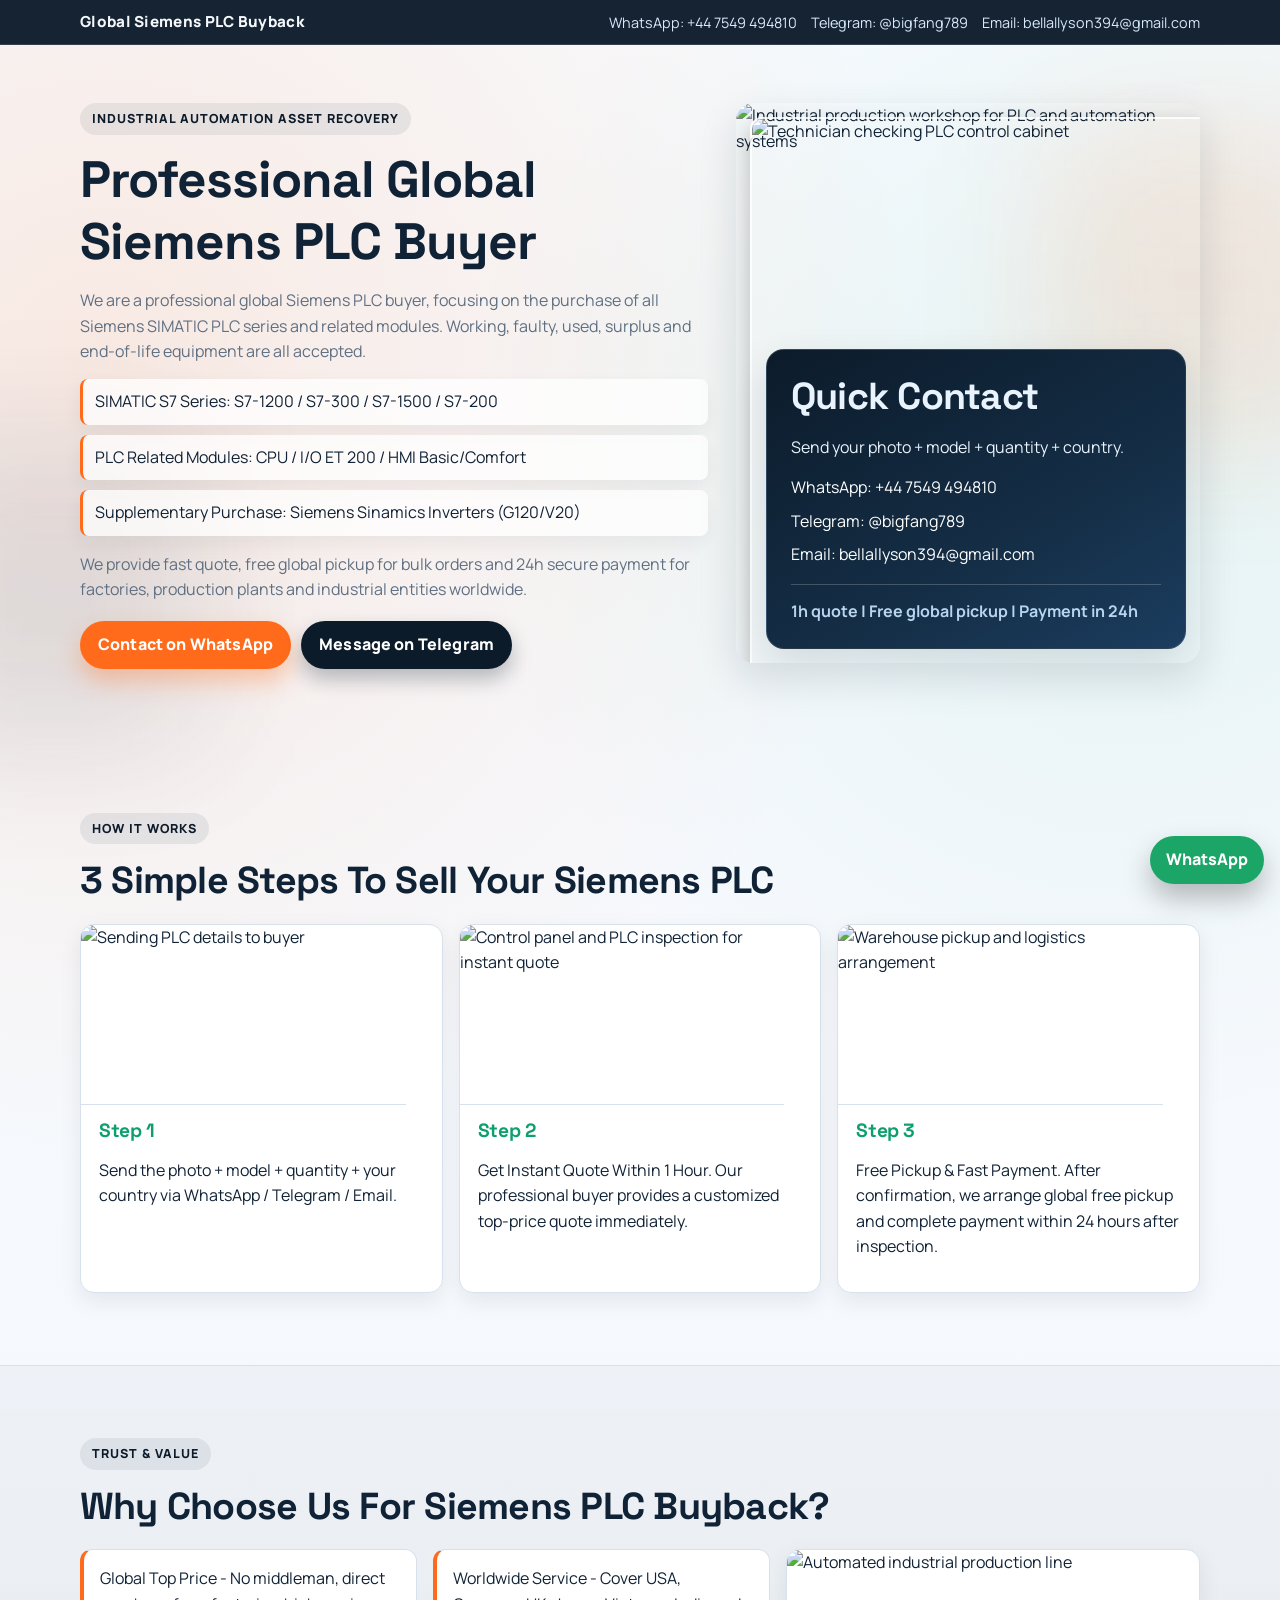
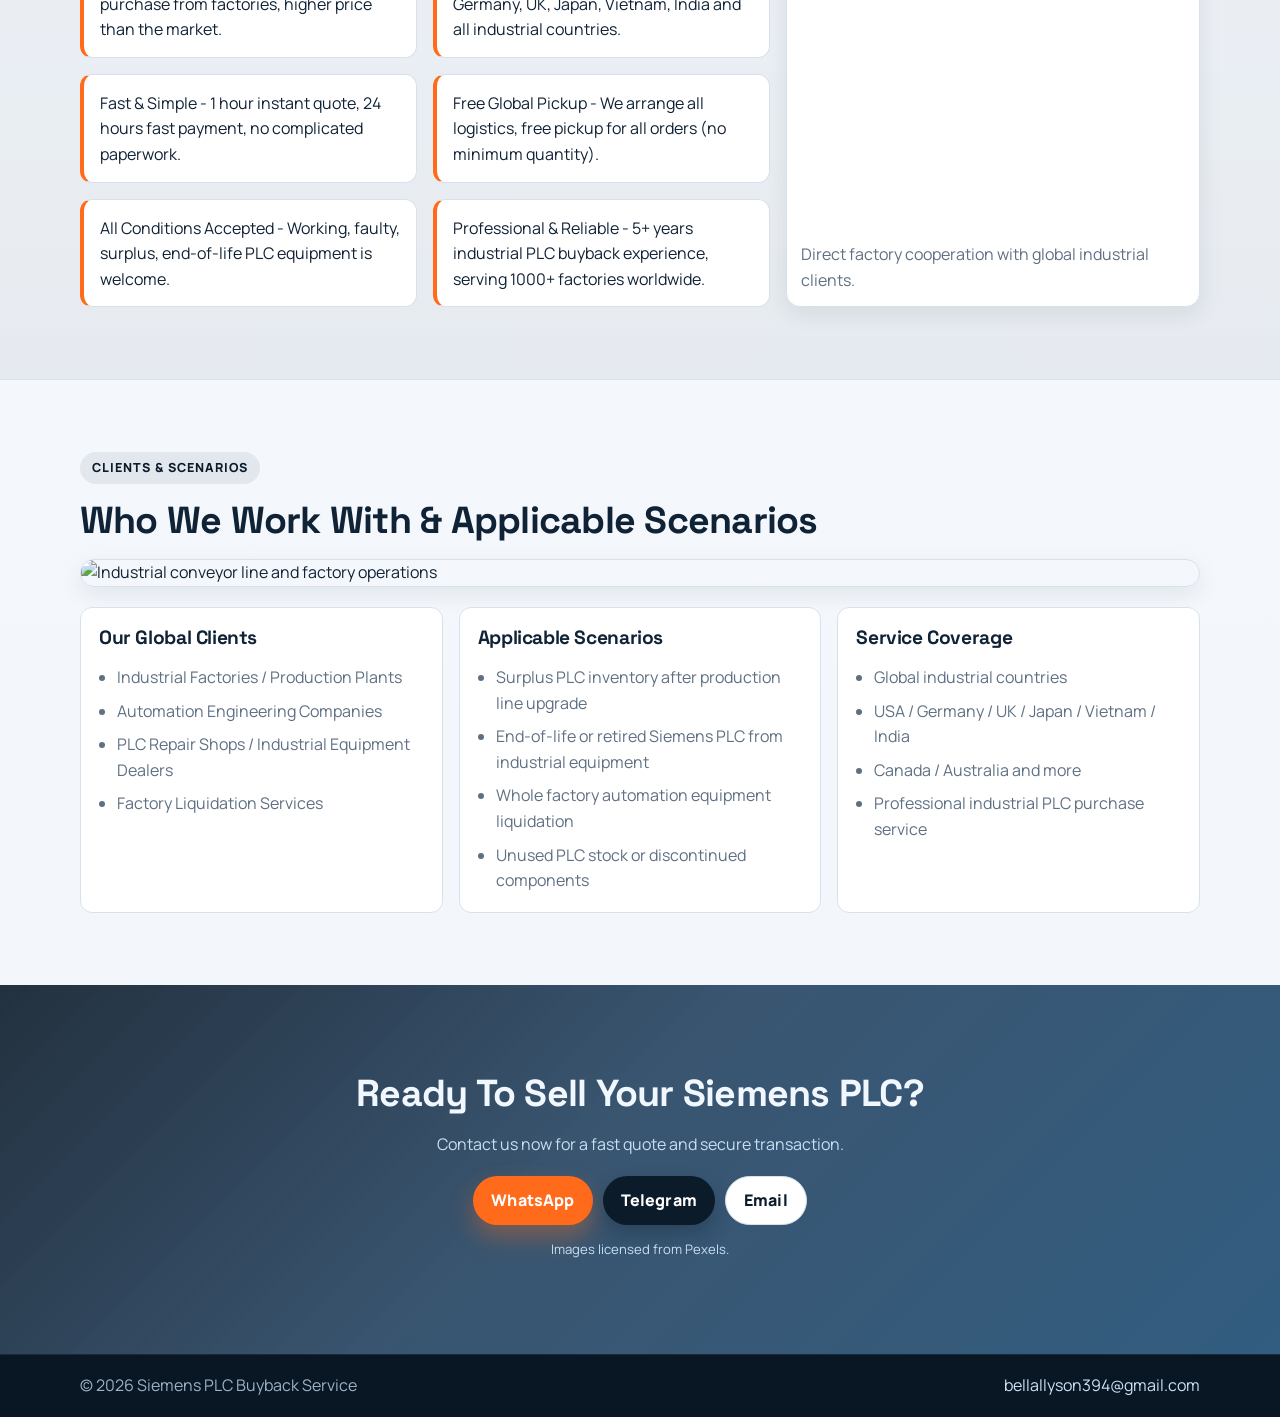
==== index.html @ 7f417e91 "Add files via upload" ====
<!doctype html>
<html lang="en">
<head>
  <meta charset="UTF-8">
  <meta name="viewport" content="width=device-width, initial-scale=1.0">
  <title>Global Siemens PLC Buyback | Fast Quote &amp; Free Pickup</title>
  <meta name="description" content="Professional global Siemens PLC buyer. We buy SIMATIC S7 series and modules in all conditions with fast quote, free global pickup, and secure 24h payment.">
  <meta name="keywords" content="Siemens PLC buyback, SIMATIC S7 buyback, industrial PLC buyer, Siemens module purchase, global PLC recycling">
  <meta property="og:title" content="Global Siemens PLC Buyback">
  <meta property="og:description" content="Fast quote, free global pickup, and secure 24h payment for Siemens PLC equipment worldwide.">
  <meta property="og:type" content="website">
  <meta property="og:url" content="https://example.com/">
  <meta name="theme-color" content="#0c1b2a">
  <link rel="preconnect" href="https://fonts.googleapis.com">
  <link rel="preconnect" href="https://fonts.gstatic.com" crossorigin>
  <link href="https://fonts.googleapis.com/css2?family=Manrope:wght@400;600;700;800&amp;family=Space+Grotesk:wght@600;700&amp;display=swap" rel="stylesheet">
  <link rel="stylesheet" href="styles.css">
</head>
<body>
  <div class="bg-shape bg-shape-a"></div>
  <div class="bg-shape bg-shape-b"></div>

  <header class="topbar">
    <div class="container topbar-inner">
      <p class="topbar-title">Global Siemens PLC Buyback</p>
      <div class="contact-links">
        <a href="https://wa.me/447549494810" target="_blank" rel="noopener noreferrer">WhatsApp: +44 7549 494810</a>
        <a href="https://t.me/bigfang789" target="_blank" rel="noopener noreferrer">Telegram: @bigfang789</a>
        <a href="mailto:bellallyson394@gmail.com">Email: bellallyson394@gmail.com</a>
      </div>
    </div>
  </header>

  <main>
    <section class="hero section">
      <div class="container hero-grid">
        <div class="reveal">
          <p class="eyebrow">Industrial Automation Asset Recovery</p>
          <h1>Professional Global Siemens PLC Buyer</h1>
          <p class="hero-copy">
            We are a professional global Siemens PLC buyer, focusing on the purchase of all Siemens SIMATIC PLC series and related modules. Working, faulty, used, surplus and end-of-life equipment are all accepted.
          </p>
          <ul class="hero-list">
            <li>SIMATIC S7 Series: S7-1200 / S7-300 / S7-1500 / S7-200</li>
            <li>PLC Related Modules: CPU / I/O ET 200 / HMI Basic/Comfort</li>
            <li>Supplementary Purchase: Siemens Sinamics Inverters (G120/V20)</li>
          </ul>
          <p class="hero-copy">
            We provide fast quote, free global pickup for bulk orders and 24h secure payment for factories, production plants and industrial entities worldwide.
          </p>
          <div class="cta-row">
            <a class="btn btn-primary" href="https://wa.me/447549494810" target="_blank" rel="noopener noreferrer">Contact on WhatsApp</a>
            <a class="btn btn-secondary" href="https://t.me/bigfang789" target="_blank" rel="noopener noreferrer">Message on Telegram</a>
          </div>
        </div>
        <div class="hero-visual reveal">
          <img src="assets/images/factory-floor-wide.jpg" alt="Industrial production workshop for PLC and automation systems">
          <img class="hero-inset" src="assets/images/hero-control-panel.jpg" alt="Technician checking PLC control cabinet">
          <aside class="hero-card">
            <h2>Quick Contact</h2>
            <p>Send your photo + model + quantity + country.</p>
            <a href="https://wa.me/447549494810" target="_blank" rel="noopener noreferrer">WhatsApp: +44 7549 494810</a>
            <a href="https://t.me/bigfang789" target="_blank" rel="noopener noreferrer">Telegram: @bigfang789</a>
            <a href="mailto:bellallyson394@gmail.com">Email: bellallyson394@gmail.com</a>
            <div class="hero-card-note">1h quote | Free global pickup | Payment in 24h</div>
          </aside>
        </div>
      </div>
    </section>

    <section class="section">
      <div class="container reveal">
        <p class="eyebrow">How It Works</p>
        <h2>3 Simple Steps To Sell Your Siemens PLC</h2>
        <div class="steps-grid">
          <article class="step-card">
            <img class="step-image" src="assets/images/button-control.jpg" alt="Sending PLC details to buyer">
            <h3>Step 1</h3>
            <p>Send the photo + model + quantity + your country via WhatsApp / Telegram / Email.</p>
          </article>
          <article class="step-card">
            <img class="step-image" src="assets/images/industrial-panel-closeup.jpg" alt="Control panel and PLC inspection for instant quote">
            <h3>Step 2</h3>
            <p>Get Instant Quote Within 1 Hour. Our professional buyer provides a customized top-price quote immediately.</p>
          </article>
          <article class="step-card">
            <img class="step-image" src="assets/images/warehouse-logistics.jpg" alt="Warehouse pickup and logistics arrangement">
            <h3>Step 3</h3>
            <p>Free Pickup &amp; Fast Payment. After confirmation, we arrange global free pickup and complete payment within 24 hours after inspection.</p>
          </article>
        </div>
      </div>
    </section>

    <section class="section section-alt">
      <div class="container reveal">
        <p class="eyebrow">Trust &amp; Value</p>
        <h2>Why Choose Us For Siemens PLC Buyback?</h2>
        <div class="benefits-layout">
          <div class="benefits-grid">
            <article class="benefit-card"><p>Global Top Price - No middleman, direct purchase from factories, higher price than the market.</p></article>
            <article class="benefit-card"><p>Worldwide Service - Cover USA, Germany, UK, Japan, Vietnam, India and all industrial countries.</p></article>
            <article class="benefit-card"><p>Fast &amp; Simple - 1 hour instant quote, 24 hours fast payment, no complicated paperwork.</p></article>
            <article class="benefit-card"><p>Free Global Pickup - We arrange all logistics, free pickup for all orders (no minimum quantity).</p></article>
            <article class="benefit-card"><p>All Conditions Accepted - Working, faulty, surplus, end-of-life PLC equipment is welcome.</p></article>
            <article class="benefit-card"><p>Professional &amp; Reliable - 5+ years industrial PLC buyback experience, serving 1000+ factories worldwide.</p></article>
          </div>
          <aside class="benefits-photo">
            <img src="assets/images/robots-factory.jpg" alt="Automated industrial production line">
            <p>Direct factory cooperation with global industrial clients.</p>
          </aside>
        </div>
      </div>
    </section>

    <section class="section">
      <div class="container reveal">
        <p class="eyebrow">Clients &amp; Scenarios</p>
        <h2>Who We Work With &amp; Applicable Scenarios</h2>
        <img class="section-banner" src="assets/images/conveyor-line.jpg" alt="Industrial conveyor line and factory operations">
        <div class="three-col-grid">
          <article class="info-card">
            <h3>Our Global Clients</h3>
            <ul>
              <li>Industrial Factories / Production Plants</li>
              <li>Automation Engineering Companies</li>
              <li>PLC Repair Shops / Industrial Equipment Dealers</li>
              <li>Factory Liquidation Services</li>
            </ul>
          </article>
          <article class="info-card">
            <h3>Applicable Scenarios</h3>
            <ul>
              <li>Surplus PLC inventory after production line upgrade</li>
              <li>End-of-life or retired Siemens PLC from industrial equipment</li>
              <li>Whole factory automation equipment liquidation</li>
              <li>Unused PLC stock or discontinued components</li>
            </ul>
          </article>
          <article class="info-card">
            <h3>Service Coverage</h3>
            <ul>
              <li>Global industrial countries</li>
              <li>USA / Germany / UK / Japan / Vietnam / India</li>
              <li>Canada / Australia and more</li>
              <li>Professional industrial PLC purchase service</li>
            </ul>
          </article>
        </div>
      </div>
    </section>
  </main>

  <section class="final-cta">
    <div class="container final-cta-inner reveal">
      <h2>Ready To Sell Your Siemens PLC?</h2>
      <p>Contact us now for a fast quote and secure transaction.</p>
      <div class="cta-row">
        <a class="btn btn-primary" href="https://wa.me/447549494810" target="_blank" rel="noopener noreferrer">WhatsApp</a>
        <a class="btn btn-secondary" href="https://t.me/bigfang789" target="_blank" rel="noopener noreferrer">Telegram</a>
        <a class="btn btn-ghost" href="mailto:bellallyson394@gmail.com">Email</a>
      </div>
      <p class="image-note">Images licensed from Pexels.</p>
    </div>
  </section>

  <footer class="footer">
    <div class="container footer-inner">
      <p>&copy; <span id="year"></span> Siemens PLC Buyback Service</p>
      <a href="mailto:bellallyson394@gmail.com">bellallyson394@gmail.com</a>
    </div>
  </footer>

  <a class="floating-whatsapp" href="https://wa.me/447549494810" target="_blank" rel="noopener noreferrer">WhatsApp</a>

  <script src="script.js"></script>
</body>
</html>
---- styles.css ----
:root {
  --bg: #f5f7fb;
  --bg-alt: #eaf1f8;
  --panel: #ffffff;
  --text: #102235;
  --muted: #5f7083;
  --line: #d7e1ec;
  --primary: #ff6b1a;
  --primary-dark: #db580f;
  --deep: #0c1b2a;
  --ok: #0e9f6e;
  --shadow: 0 16px 40px rgba(12, 27, 42, 0.12);
}

*,
*::before,
*::after {
  box-sizing: border-box;
}

html,
body {
  margin: 0;
  padding: 0;
}

body {
  font-family: "Manrope", sans-serif;
  color: var(--text);
  background:
    radial-gradient(circle at 8% 12%, rgba(255, 107, 26, 0.12), transparent 28%),
    radial-gradient(circle at 88% 15%, rgba(14, 159, 110, 0.08), transparent 24%),
    linear-gradient(180deg, #f8fbff 0%, #f2f6fb 100%);
  line-height: 1.6;
  overflow-x: hidden;
}

img {
  max-width: 100%;
  display: block;
}

.bg-shape {
  position: fixed;
  z-index: -1;
  pointer-events: none;
  filter: blur(70px);
  opacity: 0.6;
}

.bg-shape-a {
  width: 320px;
  height: 320px;
  background: rgba(255, 107, 26, 0.2);
  top: 120px;
  right: -90px;
}

.bg-shape-b {
  width: 300px;
  height: 300px;
  background: rgba(12, 27, 42, 0.17);
  bottom: 160px;
  left: -100px;
}

.container {
  width: min(1120px, 92vw);
  margin: 0 auto;
}

.topbar {
  position: sticky;
  top: 0;
  z-index: 20;
  background: rgba(12, 27, 42, 0.96);
  border-bottom: 1px solid rgba(255, 255, 255, 0.13);
  backdrop-filter: blur(8px);
}

.topbar-inner {
  display: flex;
  flex-wrap: wrap;
  gap: 12px 20px;
  justify-content: space-between;
  align-items: center;
  padding: 10px 0;
}

.topbar-title {
  margin: 0;
  font-weight: 800;
  color: #f4f8fb;
  font-size: 0.95rem;
  letter-spacing: 0.02em;
}

.contact-links {
  display: flex;
  flex-wrap: wrap;
  gap: 8px 14px;
}

.contact-links a {
  color: #d8e9fb;
  text-decoration: none;
  font-size: 0.9rem;
}

.contact-links a:hover {
  color: #ffffff;
}

.section {
  padding: 72px 0;
}

.section-alt {
  background: linear-gradient(180deg, rgba(12, 27, 42, 0.03), rgba(12, 27, 42, 0.06));
  border-top: 1px solid var(--line);
  border-bottom: 1px solid var(--line);
}

.eyebrow {
  display: inline-block;
  margin: 0 0 14px;
  padding: 6px 12px;
  border-radius: 999px;
  background: rgba(12, 27, 42, 0.07);
  color: var(--deep);
  font-size: 0.78rem;
  font-weight: 800;
  letter-spacing: 0.08em;
  text-transform: uppercase;
}

h1,
h2,
h3 {
  margin: 0 0 16px;
  font-family: "Space Grotesk", sans-serif;
  line-height: 1.2;
  letter-spacing: -0.02em;
}

h1 {
  font-size: clamp(2rem, 5vw, 3.2rem);
}

h2 {
  font-size: clamp(1.5rem, 3.8vw, 2.35rem);
}

h3 {
  font-size: 1.2rem;
}

p {
  margin: 0 0 14px;
}

.hero {
  padding-top: 58px;
}

.hero-grid {
  display: grid;
  gap: 28px;
  grid-template-columns: 1.15fr 0.85fr;
  align-items: start;
}

.hero-visual {
  position: relative;
  border-radius: 18px;
  overflow: hidden;
  min-height: 560px;
  box-shadow: var(--shadow);
}

.hero-visual > img {
  width: 100%;
  height: 100%;
  object-fit: cover;
}

.hero-inset {
  position: absolute;
  top: 14px;
  left: 14px;
  width: 145px;
  height: 220px;
  object-fit: cover;
  border-radius: 12px;
  border: 2px solid rgba(255, 255, 255, 0.8);
  box-shadow: 0 10px 24px rgba(0, 0, 0, 0.26);
}

.hero-copy {
  color: var(--muted);
  max-width: 70ch;
}

.hero-list {
  list-style: none;
  padding: 0;
  margin: 0 0 16px;
  display: grid;
  gap: 10px;
}

.hero-list li {
  padding: 10px 12px;
  border-left: 3px solid var(--primary);
  background: rgba(255, 255, 255, 0.75);
  border-radius: 8px;
  box-shadow: 0 8px 20px rgba(12, 27, 42, 0.06);
}

.hero-card {
  position: absolute;
  right: 14px;
  bottom: 14px;
  width: min(420px, calc(100% - 28px));
  background: linear-gradient(150deg, #0c1b2a 0%, #152f48 65%, #1b3d5f 100%);
  color: #e8f3fd;
  border-radius: 18px;
  box-shadow: var(--shadow);
  padding: 24px;
  border: 1px solid rgba(255, 255, 255, 0.12);
}

.hero-card a {
  display: block;
  margin: 8px 0;
  color: #ffffff;
  text-decoration: none;
  word-break: break-word;
}

.hero-card a:hover {
  color: #ffd2bb;
}

.hero-card-note {
  margin-top: 16px;
  padding-top: 14px;
  border-top: 1px solid rgba(255, 255, 255, 0.2);
  font-weight: 700;
  color: #b8d4ee;
}

.cta-row {
  margin-top: 18px;
  display: flex;
  flex-wrap: wrap;
  gap: 10px;
}

.btn {
  display: inline-flex;
  align-items: center;
  justify-content: center;
  border-radius: 999px;
  padding: 11px 18px;
  text-decoration: none;
  font-weight: 800;
  letter-spacing: 0.01em;
  transition: transform 0.2s ease, box-shadow 0.2s ease, background 0.2s ease, color 0.2s ease;
}

.btn:hover {
  transform: translateY(-1px);
}

.btn-primary {
  background: var(--primary);
  color: #fff;
  box-shadow: 0 12px 24px rgba(255, 107, 26, 0.34);
}

.btn-primary:hover {
  background: var(--primary-dark);
}

.btn-secondary {
  background: var(--deep);
  color: #fff;
  box-shadow: 0 10px 20px rgba(12, 27, 42, 0.28);
}

.btn-secondary:hover {
  background: #06111c;
}

.btn-ghost {
  background: #fff;
  color: var(--deep);
  border: 1px solid var(--line);
}

.steps-grid,
.benefits-grid,
.three-col-grid {
  display: grid;
  gap: 16px;
}

.steps-grid {
  margin-top: 20px;
  grid-template-columns: repeat(3, minmax(0, 1fr));
}

.step-card {
  background: var(--panel);
  border: 1px solid var(--line);
  border-radius: 14px;
  padding: 0 18px 18px;
  box-shadow: 0 8px 22px rgba(12, 27, 42, 0.08);
  overflow: hidden;
}

.step-image {
  width: calc(100% + 36px);
  margin: 0 -18px 14px;
  height: 180px;
  object-fit: cover;
  border-bottom: 1px solid var(--line);
}

.step-card h3 {
  color: var(--ok);
}

.benefits-layout {
  margin-top: 20px;
  display: grid;
  gap: 16px;
  grid-template-columns: 1.25fr 0.75fr;
}

.benefits-grid {
  grid-template-columns: repeat(2, minmax(0, 1fr));
}

.benefit-card {
  background: #fff;
  border: 1px solid var(--line);
  border-left: 4px solid var(--primary);
  border-radius: 12px;
  padding: 16px 16px 14px;
}

.benefit-card p {
  margin: 0;
}

.benefits-photo {
  border-radius: 14px;
  overflow: hidden;
  background: #fff;
  border: 1px solid var(--line);
  box-shadow: 0 8px 22px rgba(12, 27, 42, 0.08);
}

.benefits-photo img {
  width: 100%;
  height: 280px;
  object-fit: cover;
}

.benefits-photo p {
  margin: 0;
  padding: 12px 14px;
  color: var(--muted);
}

.three-col-grid {
  margin-top: 20px;
  grid-template-columns: repeat(3, minmax(0, 1fr));
}

.section-banner {
  width: 100%;
  margin-top: 14px;
  border-radius: 14px;
  border: 1px solid var(--line);
  box-shadow: 0 8px 22px rgba(12, 27, 42, 0.08);
  max-height: 280px;
  object-fit: cover;
}

.info-card {
  background: #fff;
  border: 1px solid var(--line);
  border-radius: 12px;
  padding: 18px;
}

.info-card ul {
  margin: 0;
  padding-left: 18px;
  color: var(--muted);
}

.info-card li + li {
  margin-top: 8px;
}

.final-cta {
  padding: 86px 0;
  background:
    linear-gradient(135deg, rgba(12, 27, 42, 0.9) 0%, rgba(26, 58, 88, 0.86) 45%, rgba(23, 72, 111, 0.88) 100%),
    url("assets/images/industrial-panel-closeup.jpg") center/cover;
}

.final-cta-inner {
  text-align: center;
  color: #f0f7ff;
}

.final-cta p {
  color: #c8dff4;
  margin-bottom: 8px;
}

.image-note {
  margin-top: 14px;
  font-size: 0.82rem;
  color: #9fc4e4;
}

.final-cta .cta-row {
  justify-content: center;
}

.footer {
  background: #091725;
  color: #9cb2c7;
  border-top: 1px solid rgba(255, 255, 255, 0.08);
}

.footer-inner {
  min-height: 62px;
  display: flex;
  justify-content: space-between;
  gap: 14px;
  align-items: center;
  flex-wrap: wrap;
}

.footer p {
  margin: 0;
}

.footer a {
  color: #cde1f5;
  text-decoration: none;
}

.floating-whatsapp {
  position: fixed;
  right: 16px;
  bottom: 16px;
  z-index: 30;
  background: #1ba567;
  color: #fff;
  text-decoration: none;
  font-weight: 800;
  border-radius: 999px;
  padding: 11px 16px;
  box-shadow: 0 14px 28px rgba(0, 0, 0, 0.26);
}

.floating-whatsapp:hover {
  background: #128d56;
}

.reveal {
  opacity: 0;
  transform: translateY(24px);
  transition: opacity 0.55s ease, transform 0.55s ease;
}

.reveal.reveal-visible {
  opacity: 1;
  transform: translateY(0);
}

@media (max-width: 980px) {
  .hero-grid {
    grid-template-columns: 1fr;
  }

  .hero-visual {
    min-height: 460px;
  }

  .steps-grid {
    grid-template-columns: 1fr 1fr;
  }

  .benefits-layout {
    grid-template-columns: 1fr;
  }

  .three-col-grid {
    grid-template-columns: 1fr;
  }
}

@media (max-width: 720px) {
  .section {
    padding: 56px 0;
  }

  .hero {
    padding-top: 42px;
  }

  .hero-visual {
    min-height: 420px;
  }

  .hero-card {
    position: static;
    width: 100%;
    border-radius: 0;
  }

  .hero-inset {
    display: none;
  }

  .steps-grid,
  .benefits-grid {
    grid-template-columns: 1fr;
  }

  .topbar-title {
    width: 100%;
  }

  .contact-links {
    gap: 7px 10px;
  }

  .contact-links a {
    font-size: 0.82rem;
  }
}
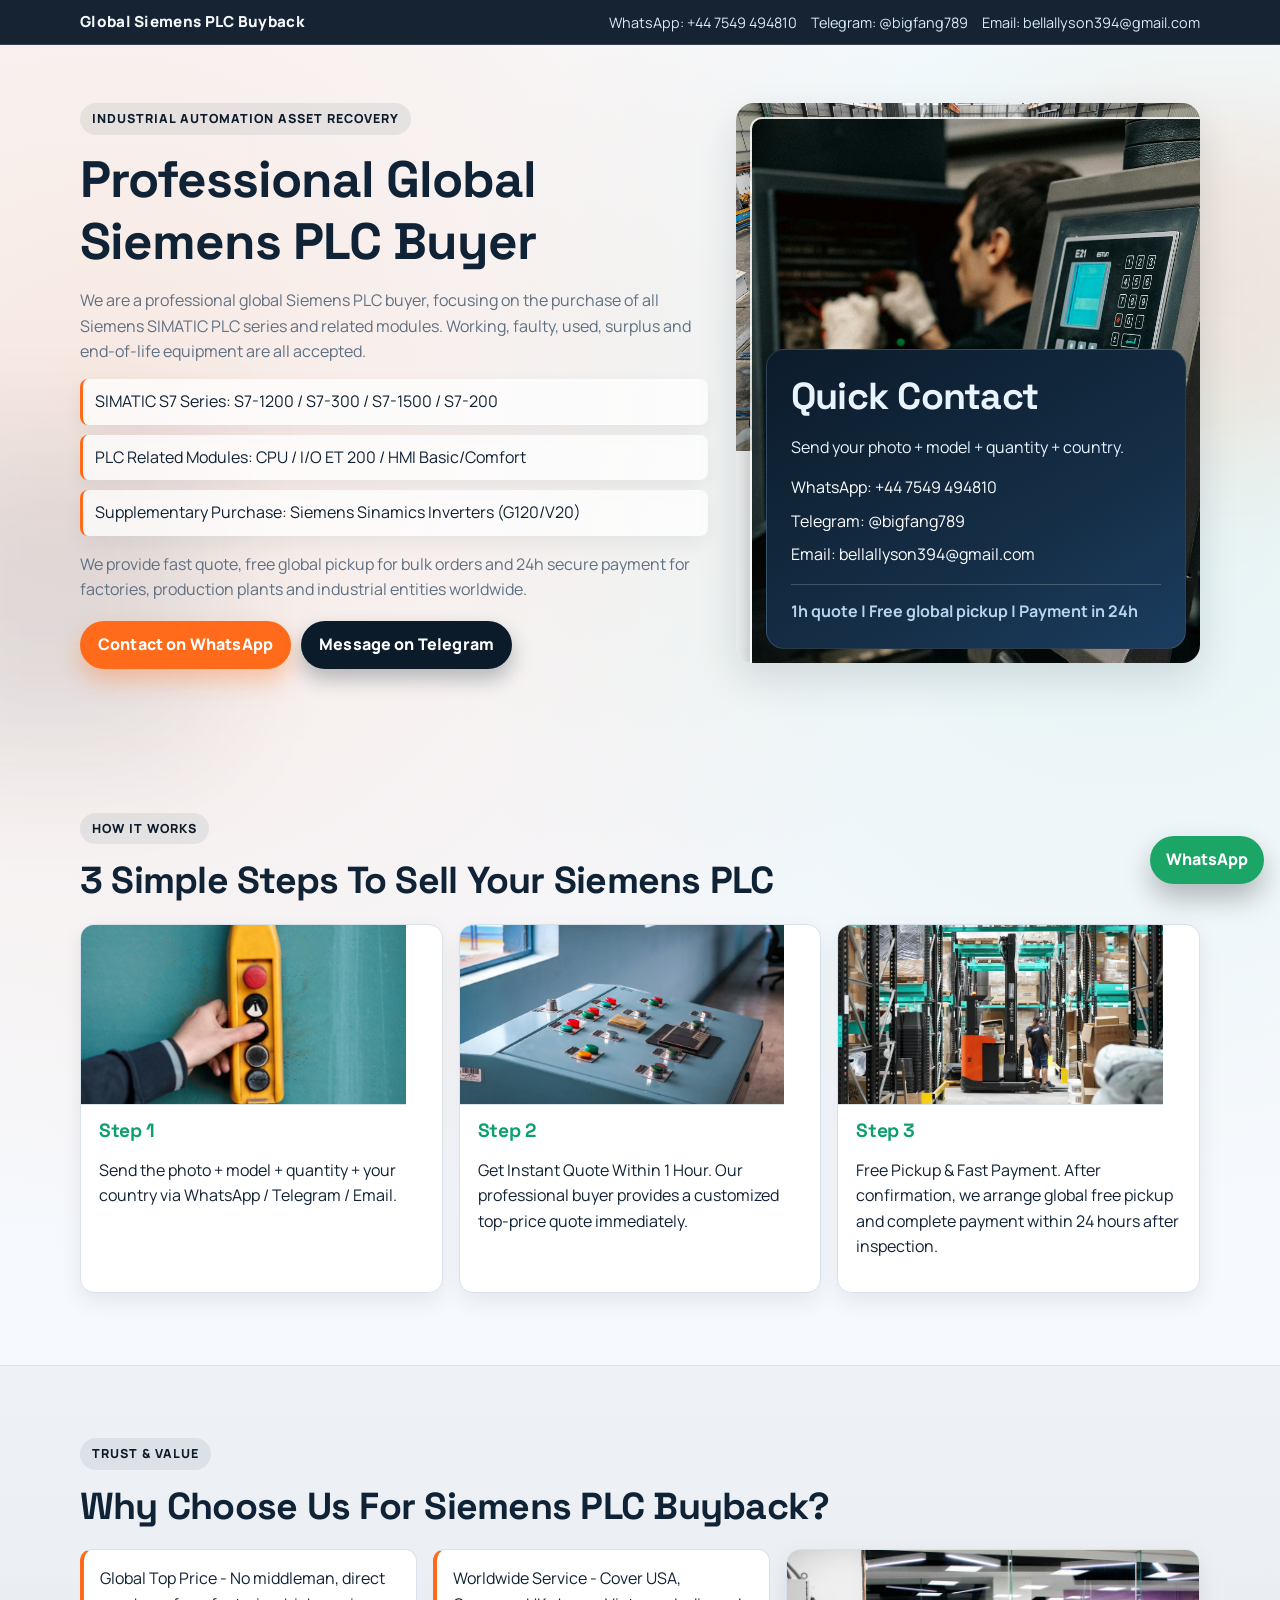
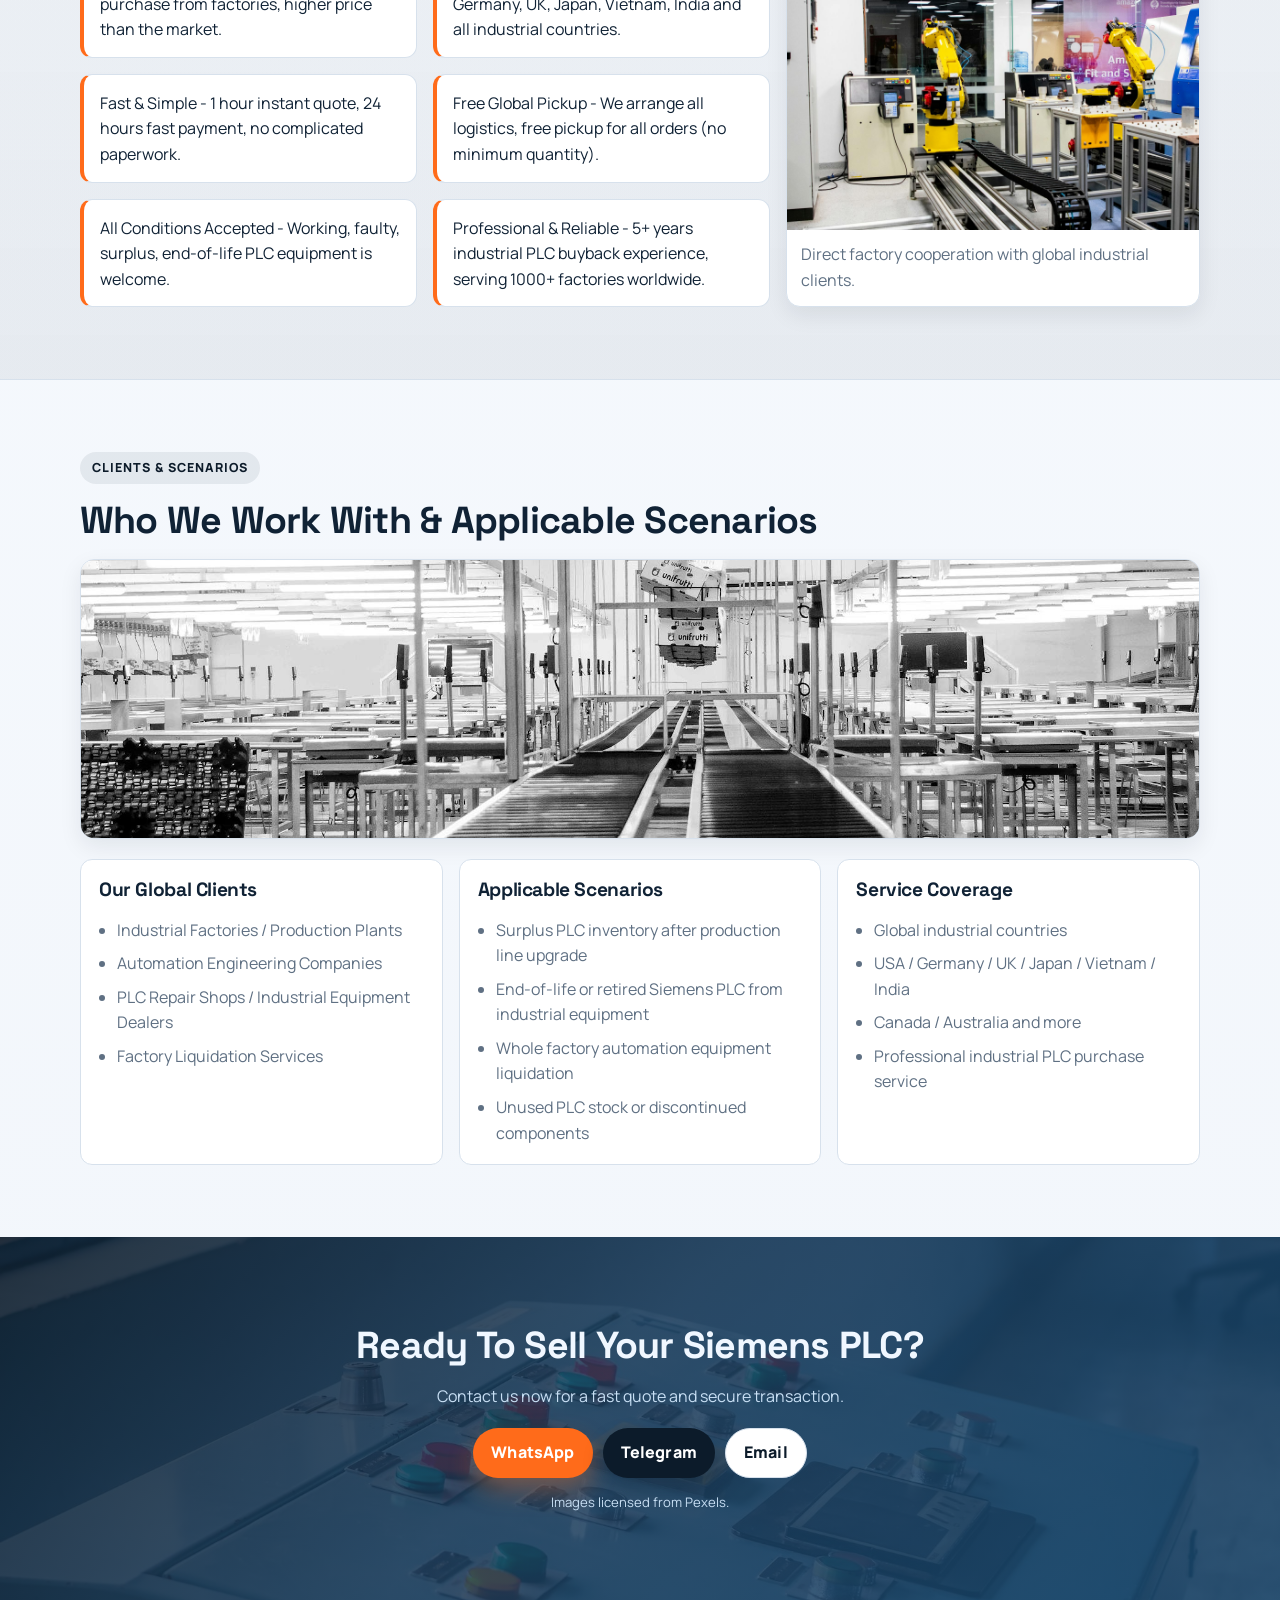
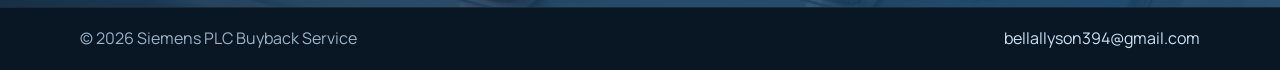
==== commit f6cdb513: "change piexl" ====
--- a/index.html
+++ b/index.html
@@ -11,12 +11,31 @@
   <meta property="og:type" content="website">
   <meta property="og:url" content="https://example.com/">
   <meta name="theme-color" content="#0c1b2a">
+  <script>
+    !function(f,b,e,v,n,t,s){if(f.fbq)return;n=f.fbq=function(){n.callMethod?
+    n.callMethod.apply(n,arguments):n.queue.push(arguments)};if(!f._fbq)f._fbq=n;
+    n.push=n;n.loaded=!0;n.version="2.0";n.queue=[];t=b.createElement(e);t.async=!0;
+    t.src=v;s=b.getElementsByTagName(e)[0];s.parentNode.insertBefore(t,s)}(
+      window, document, "script", "https://connect.facebook.net/en_US/fbevents.js"
+    );
+    fbq("init", "1458255249041584");
+    fbq("track", "PageView");
+  </script>
   <link rel="preconnect" href="https://fonts.googleapis.com">
   <link rel="preconnect" href="https://fonts.gstatic.com" crossorigin>
   <link href="https://fonts.googleapis.com/css2?family=Manrope:wght@400;600;700;800&amp;family=Space+Grotesk:wght@600;700&amp;display=swap" rel="stylesheet">
   <link rel="stylesheet" href="styles.css">
 </head>
 <body>
+  <noscript>
+    <img
+      height="1"
+      width="1"
+      style="display:none"
+      src="https://www.facebook.com/tr?id=1458255249041584&amp;ev=PageView&amp;noscript=1"
+      alt=""
+    >
+  </noscript>
   <div class="bg-shape bg-shape-a"></div>
   <div class="bg-shape bg-shape-b"></div>
 
@@ -24,15 +43,15 @@
     <div class="container topbar-inner">
       <p class="topbar-title">Global Siemens PLC Buyback</p>
       <div class="contact-links">
-        <a href="https://wa.me/447549494810" target="_blank" rel="noopener noreferrer">WhatsApp: +44 7549 494810</a>
-        <a href="https://t.me/bigfang789" target="_blank" rel="noopener noreferrer">Telegram: @bigfang789</a>
-        <a href="mailto:bellallyson394@gmail.com">Email: bellallyson394@gmail.com</a>
+        <a href="https://wa.me/447549494810" target="_blank" rel="noopener noreferrer" data-track-contact data-channel="whatsapp" data-position="topbar">WhatsApp: +44 7549 494810</a>
+        <a href="https://t.me/bigfang789" target="_blank" rel="noopener noreferrer" data-track-contact data-channel="telegram" data-position="topbar">Telegram: @bigfang789</a>
+        <a href="mailto:bellallyson394@gmail.com" data-track-contact data-channel="email" data-position="topbar">Email: bellallyson394@gmail.com</a>
       </div>
     </div>
   </header>
 
   <main>
-    <section class="hero section">
+    <section class="hero section" data-track-section="hero">
       <div class="container hero-grid">
         <div class="reveal">
           <p class="eyebrow">Industrial Automation Asset Recovery</p>
@@ -49,42 +68,42 @@
             We provide fast quote, free global pickup for bulk orders and 24h secure payment for factories, production plants and industrial entities worldwide.
           </p>
           <div class="cta-row">
-            <a class="btn btn-primary" href="https://wa.me/447549494810" target="_blank" rel="noopener noreferrer">Contact on WhatsApp</a>
-            <a class="btn btn-secondary" href="https://t.me/bigfang789" target="_blank" rel="noopener noreferrer">Message on Telegram</a>
+            <a class="btn btn-primary" href="https://wa.me/447549494810" target="_blank" rel="noopener noreferrer" data-track-contact data-channel="whatsapp" data-position="hero">Contact on WhatsApp</a>
+            <a class="btn btn-secondary" href="https://t.me/bigfang789" target="_blank" rel="noopener noreferrer" data-track-contact data-channel="telegram" data-position="hero">Message on Telegram</a>
           </div>
         </div>
         <div class="hero-visual reveal">
-          <img src="assets/images/factory-floor-wide.jpg" alt="Industrial production workshop for PLC and automation systems">
-          <img class="hero-inset" src="assets/images/hero-control-panel.jpg" alt="Technician checking PLC control cabinet">
+          <img src="/assets/images/factory-floor-wide.jpg" alt="Industrial production workshop for PLC and automation systems">
+          <img class="hero-inset" src="/assets/images/hero-control-panel.jpg" alt="Technician checking PLC control cabinet">
           <aside class="hero-card">
             <h2>Quick Contact</h2>
             <p>Send your photo + model + quantity + country.</p>
-            <a href="https://wa.me/447549494810" target="_blank" rel="noopener noreferrer">WhatsApp: +44 7549 494810</a>
-            <a href="https://t.me/bigfang789" target="_blank" rel="noopener noreferrer">Telegram: @bigfang789</a>
-            <a href="mailto:bellallyson394@gmail.com">Email: bellallyson394@gmail.com</a>
+            <a href="https://wa.me/447549494810" target="_blank" rel="noopener noreferrer" data-track-contact data-channel="whatsapp" data-position="hero_card">WhatsApp: +44 7549 494810</a>
+            <a href="https://t.me/bigfang789" target="_blank" rel="noopener noreferrer" data-track-contact data-channel="telegram" data-position="hero_card">Telegram: @bigfang789</a>
+            <a href="mailto:bellallyson394@gmail.com" data-track-contact data-channel="email" data-position="hero_card">Email: bellallyson394@gmail.com</a>
             <div class="hero-card-note">1h quote | Free global pickup | Payment in 24h</div>
           </aside>
         </div>
       </div>
     </section>
 
-    <section class="section">
+    <section class="section" data-track-section="steps">
       <div class="container reveal">
         <p class="eyebrow">How It Works</p>
         <h2>3 Simple Steps To Sell Your Siemens PLC</h2>
         <div class="steps-grid">
           <article class="step-card">
-            <img class="step-image" src="assets/images/button-control.jpg" alt="Sending PLC details to buyer">
+            <img class="step-image" src="/assets/images/button-control.jpg" alt="Sending PLC details to buyer">
             <h3>Step 1</h3>
             <p>Send the photo + model + quantity + your country via WhatsApp / Telegram / Email.</p>
           </article>
           <article class="step-card">
-            <img class="step-image" src="assets/images/industrial-panel-closeup.jpg" alt="Control panel and PLC inspection for instant quote">
+            <img class="step-image" src="/assets/images/industrial-panel-closeup.jpg" alt="Control panel and PLC inspection for instant quote">
             <h3>Step 2</h3>
             <p>Get Instant Quote Within 1 Hour. Our professional buyer provides a customized top-price quote immediately.</p>
           </article>
           <article class="step-card">
-            <img class="step-image" src="assets/images/warehouse-logistics.jpg" alt="Warehouse pickup and logistics arrangement">
+            <img class="step-image" src="/assets/images/warehouse-logistics.jpg" alt="Warehouse pickup and logistics arrangement">
             <h3>Step 3</h3>
             <p>Free Pickup &amp; Fast Payment. After confirmation, we arrange global free pickup and complete payment within 24 hours after inspection.</p>
           </article>
@@ -92,7 +111,7 @@
       </div>
     </section>
 
-    <section class="section section-alt">
+    <section class="section section-alt" data-track-section="why_choose_us">
       <div class="container reveal">
         <p class="eyebrow">Trust &amp; Value</p>
         <h2>Why Choose Us For Siemens PLC Buyback?</h2>
@@ -106,18 +125,18 @@
             <article class="benefit-card"><p>Professional &amp; Reliable - 5+ years industrial PLC buyback experience, serving 1000+ factories worldwide.</p></article>
           </div>
           <aside class="benefits-photo">
-            <img src="assets/images/robots-factory.jpg" alt="Automated industrial production line">
+            <img src="/assets/images/robots-factory.jpg" alt="Automated industrial production line">
             <p>Direct factory cooperation with global industrial clients.</p>
           </aside>
         </div>
       </div>
     </section>
 
-    <section class="section">
+    <section class="section" data-track-section="clients_and_scenarios">
       <div class="container reveal">
         <p class="eyebrow">Clients &amp; Scenarios</p>
         <h2>Who We Work With &amp; Applicable Scenarios</h2>
-        <img class="section-banner" src="assets/images/conveyor-line.jpg" alt="Industrial conveyor line and factory operations">
+        <img class="section-banner" src="/assets/images/conveyor-line.jpg" alt="Industrial conveyor line and factory operations">
         <div class="three-col-grid">
           <article class="info-card">
             <h3>Our Global Clients</h3>
@@ -151,14 +170,14 @@
     </section>
   </main>
 
-  <section class="final-cta">
+  <section class="final-cta" data-track-section="final_cta">
     <div class="container final-cta-inner reveal">
       <h2>Ready To Sell Your Siemens PLC?</h2>
       <p>Contact us now for a fast quote and secure transaction.</p>
       <div class="cta-row">
-        <a class="btn btn-primary" href="https://wa.me/447549494810" target="_blank" rel="noopener noreferrer">WhatsApp</a>
-        <a class="btn btn-secondary" href="https://t.me/bigfang789" target="_blank" rel="noopener noreferrer">Telegram</a>
-        <a class="btn btn-ghost" href="mailto:bellallyson394@gmail.com">Email</a>
+        <a class="btn btn-primary" href="https://wa.me/447549494810" target="_blank" rel="noopener noreferrer" data-track-contact data-channel="whatsapp" data-position="final_cta">WhatsApp</a>
+        <a class="btn btn-secondary" href="https://t.me/bigfang789" target="_blank" rel="noopener noreferrer" data-track-contact data-channel="telegram" data-position="final_cta">Telegram</a>
+        <a class="btn btn-ghost" href="mailto:bellallyson394@gmail.com" data-track-contact data-channel="email" data-position="final_cta">Email</a>
       </div>
       <p class="image-note">Images licensed from Pexels.</p>
     </div>
@@ -171,7 +190,7 @@
     </div>
   </footer>
 
-  <a class="floating-whatsapp" href="https://wa.me/447549494810" target="_blank" rel="noopener noreferrer">WhatsApp</a>
+  <a class="floating-whatsapp" href="https://wa.me/447549494810" target="_blank" rel="noopener noreferrer" data-track-contact data-channel="whatsapp" data-position="floating">WhatsApp</a>
 
   <script src="script.js"></script>
 </body>
--- a/styles.css
+++ b/styles.css
@@ -411,7 +411,7 @@
   padding: 86px 0;
   background:
     linear-gradient(135deg, rgba(12, 27, 42, 0.9) 0%, rgba(26, 58, 88, 0.86) 45%, rgba(23, 72, 111, 0.88) 100%),
-    url("assets/images/industrial-panel-closeup.jpg") center/cover;
+    url("/assets/images/industrial-panel-closeup.jpg") center/cover;
 }
 
 .final-cta-inner {
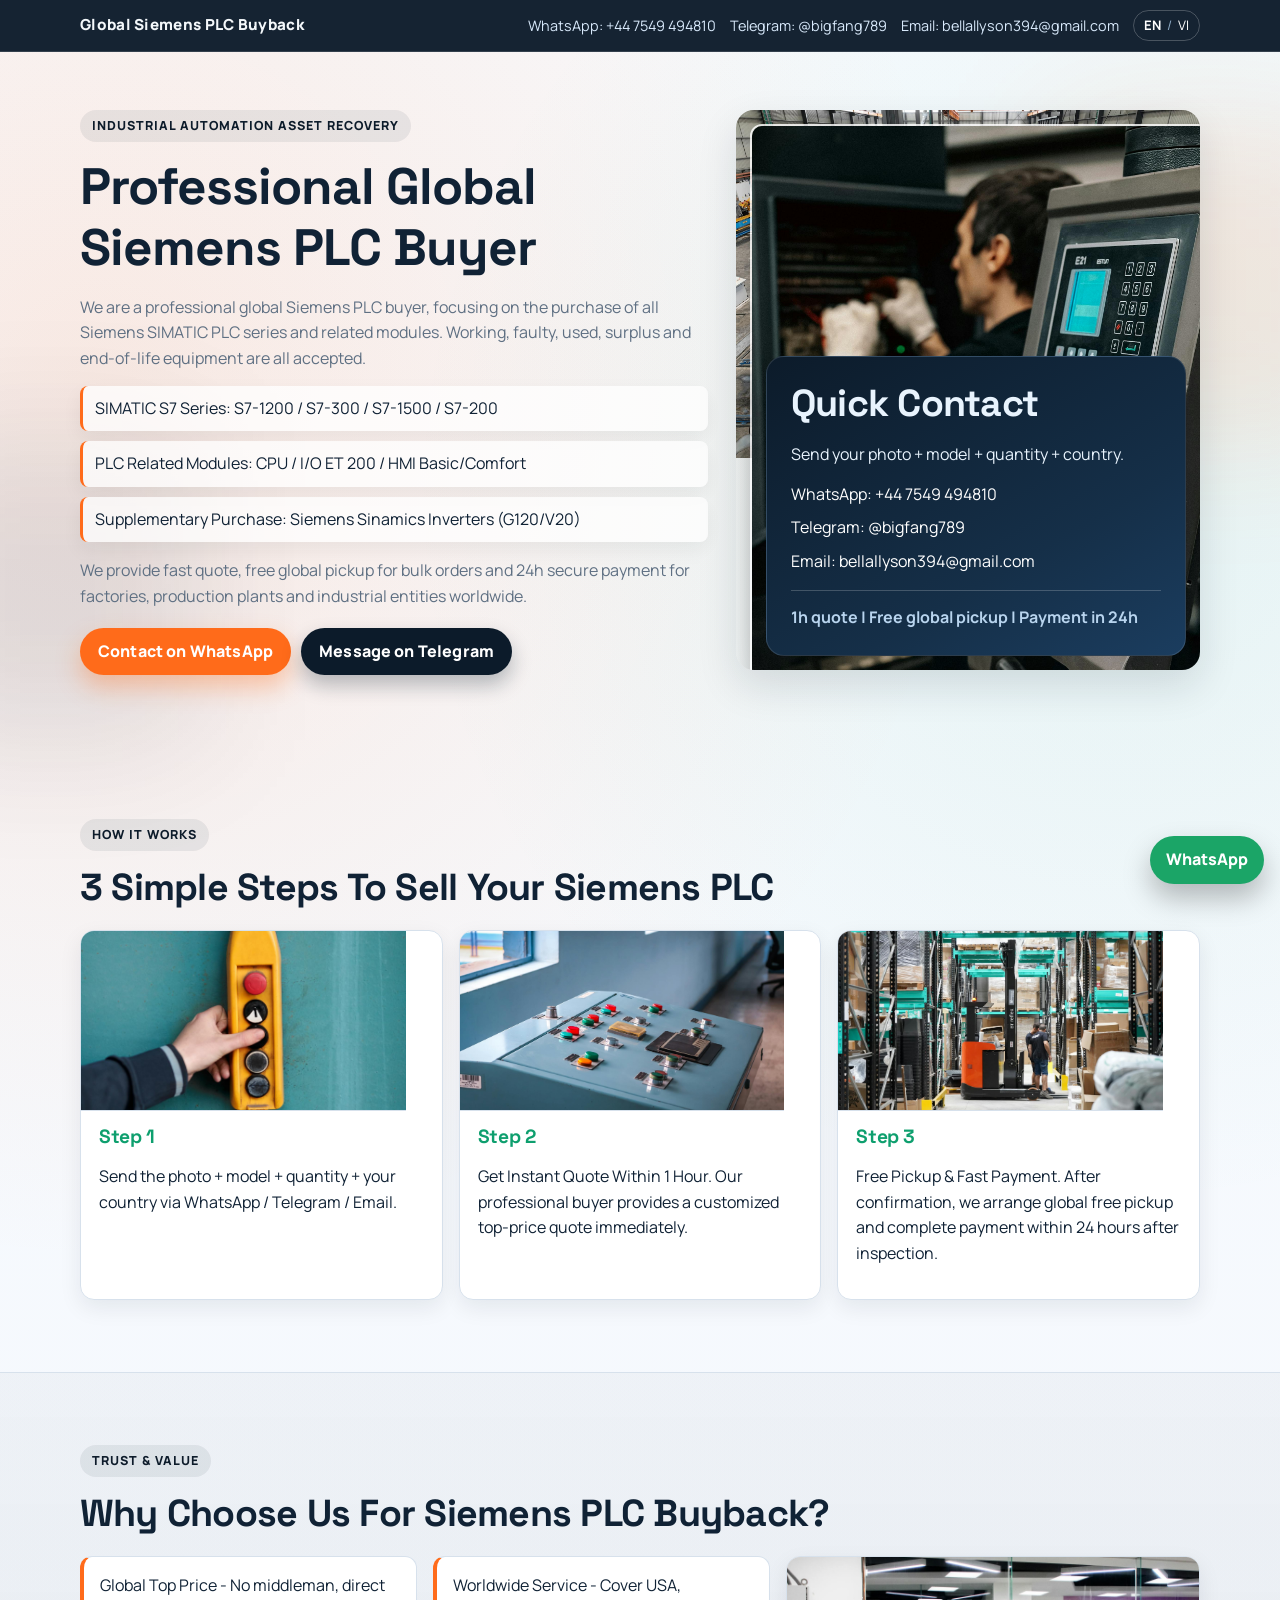
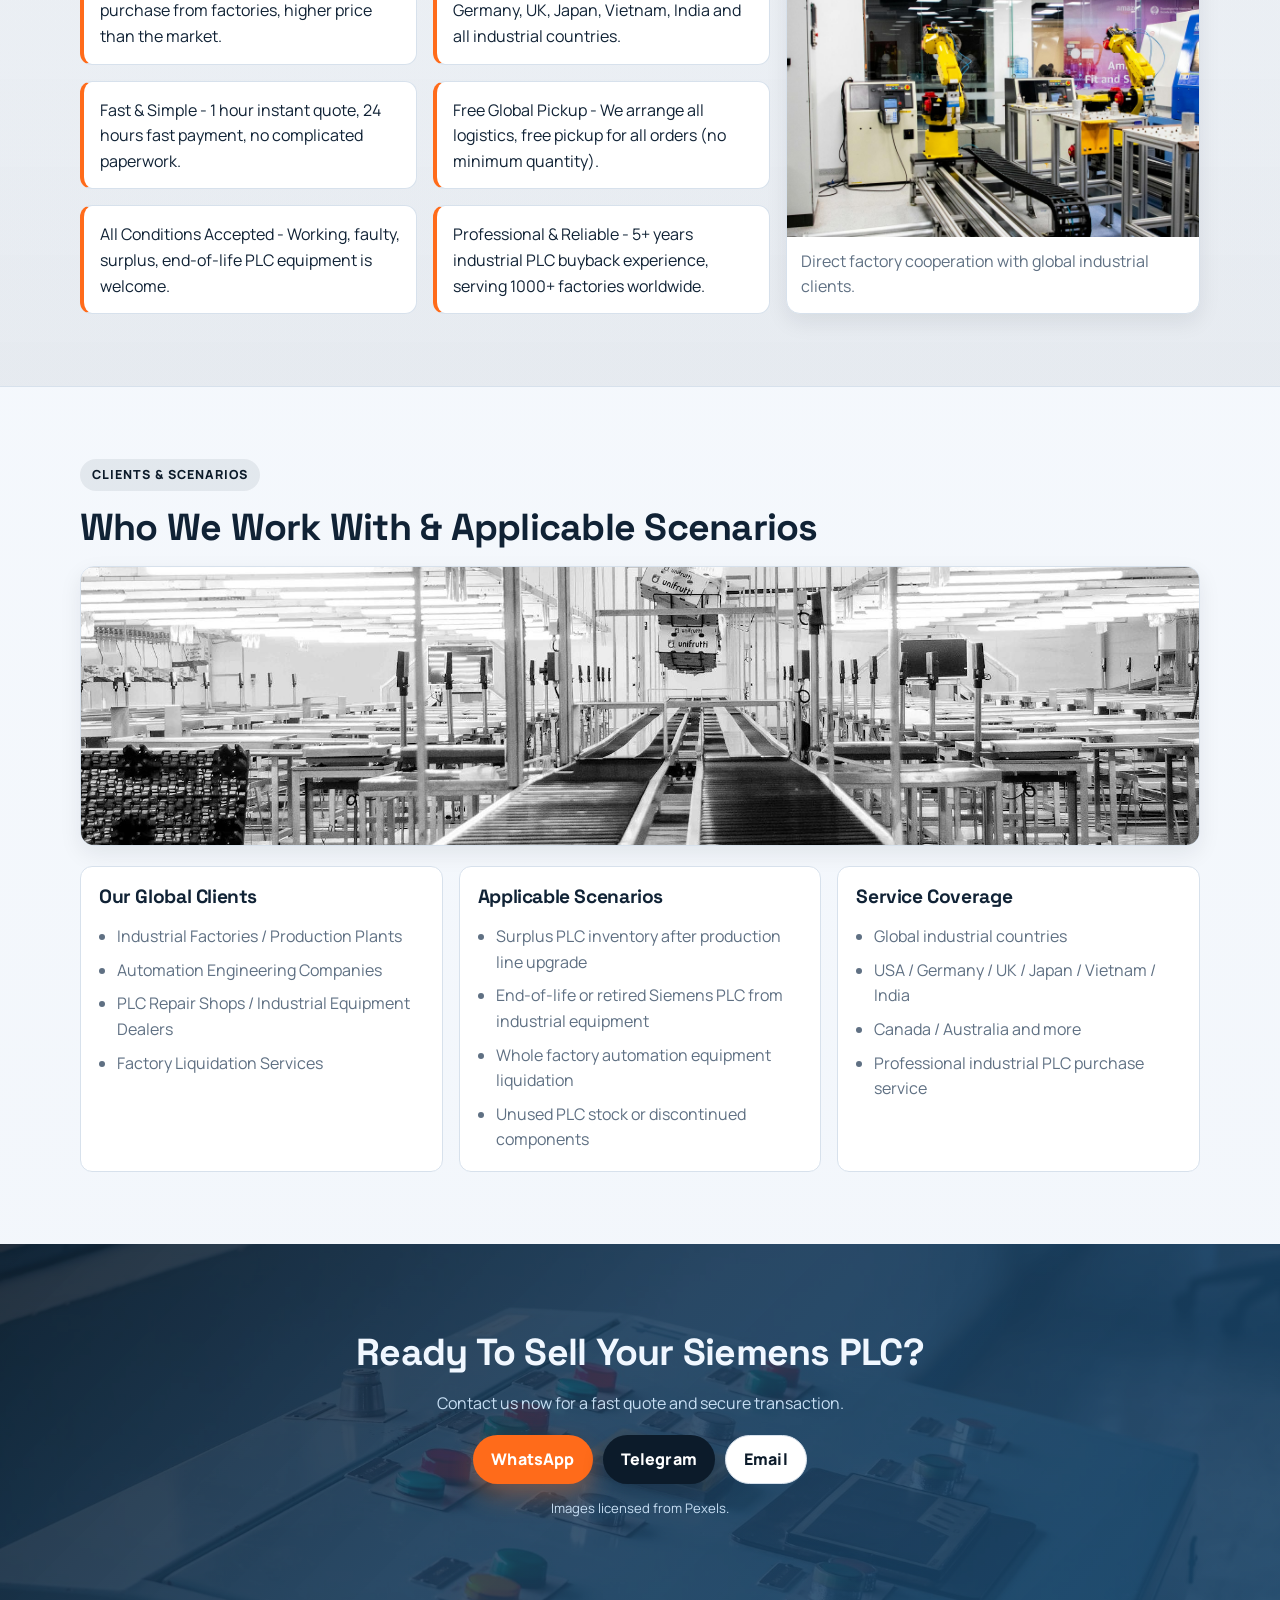
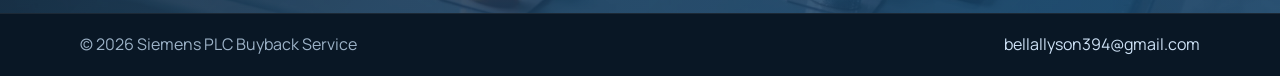
==== commit 0fa8a060: "add vi" ====
--- a/index.html
+++ b/index.html
@@ -12,13 +12,106 @@
   <meta property="og:url" content="https://example.com/">
   <meta name="theme-color" content="#0c1b2a">
   <script>
+    (function () {
+      var CACHE_KEY = "country_cache_v1";
+      var PREF_KEY = "preferred_lang";
+      var TTL_MS = 7 * 24 * 60 * 60 * 1000;
+
+      function safeGet(key) {
+        try {
+          return window.localStorage.getItem(key);
+        } catch (_) {
+          return null;
+        }
+      }
+
+      function safeSet(key, value) {
+        try {
+          window.localStorage.setItem(key, value);
+        } catch (_) {}
+      }
+
+      function redirectToVi() {
+        if (!window.location.pathname.endsWith("/vi.html")) {
+          window.location.replace("/vi.html");
+        }
+      }
+
+      var params = new URLSearchParams(window.location.search);
+      var forcedLang = params.get("lang");
+      if (forcedLang === "en") {
+        safeSet(PREF_KEY, "en");
+        return;
+      }
+      if (forcedLang === "vi") {
+        safeSet(PREF_KEY, "vi");
+        redirectToVi();
+        return;
+      }
+
+      var preferred = safeGet(PREF_KEY);
+      if (preferred === "en") return;
+      if (preferred === "vi") {
+        redirectToVi();
+        return;
+      }
+
+      var tz = "";
+      try {
+        tz = Intl.DateTimeFormat().resolvedOptions().timeZone || "";
+      } catch (_) {}
+      if (tz === "Asia/Ho_Chi_Minh") {
+        safeSet(PREF_KEY, "vi");
+        redirectToVi();
+        return;
+      }
+
+      var cachedRaw = safeGet(CACHE_KEY);
+      if (cachedRaw) {
+        try {
+          var cached = JSON.parse(cachedRaw);
+          if (cached && cached.code && cached.ts && Date.now() - cached.ts < TTL_MS) {
+            if (cached.code === "VN") {
+              safeSet(PREF_KEY, "vi");
+              redirectToVi();
+            }
+            return;
+          }
+        } catch (_) {}
+      }
+
+      var controller = new AbortController();
+      var timer = setTimeout(function () {
+        controller.abort();
+      }, 1800);
+
+      fetch("https://ipapi.co/json/", { signal: controller.signal })
+        .then(function (resp) {
+          if (!resp.ok) throw new Error("geo lookup failed");
+          return resp.json();
+        })
+        .then(function (json) {
+          clearTimeout(timer);
+          var code = (json && json.country_code) ? String(json.country_code).toUpperCase() : "";
+          safeSet(CACHE_KEY, JSON.stringify({ code: code, ts: Date.now() }));
+          if (code === "VN") {
+            safeSet(PREF_KEY, "vi");
+            redirectToVi();
+          }
+        })
+        .catch(function () {
+          clearTimeout(timer);
+        });
+    })();
+  </script>
+  <script>
     !function(f,b,e,v,n,t,s){if(f.fbq)return;n=f.fbq=function(){n.callMethod?
     n.callMethod.apply(n,arguments):n.queue.push(arguments)};if(!f._fbq)f._fbq=n;
     n.push=n;n.loaded=!0;n.version="2.0";n.queue=[];t=b.createElement(e);t.async=!0;
     t.src=v;s=b.getElementsByTagName(e)[0];s.parentNode.insertBefore(t,s)}(
       window, document, "script", "https://connect.facebook.net/en_US/fbevents.js"
     );
-    fbq("init", "1458255249041584");
+    fbq("init", "1682942049240553");
     fbq("track", "PageView");
   </script>
   <link rel="preconnect" href="https://fonts.googleapis.com">
@@ -32,7 +125,7 @@
       height="1"
       width="1"
       style="display:none"
-      src="https://www.facebook.com/tr?id=1458255249041584&amp;ev=PageView&amp;noscript=1"
+      src="https://www.facebook.com/tr?id=1682942049240553&amp;ev=PageView&amp;noscript=1"
       alt=""
     >
   </noscript>
@@ -42,10 +135,17 @@
   <header class="topbar">
     <div class="container topbar-inner">
       <p class="topbar-title">Global Siemens PLC Buyback</p>
-      <div class="contact-links">
-        <a href="https://wa.me/447549494810" target="_blank" rel="noopener noreferrer" data-track-contact data-channel="whatsapp" data-position="topbar">WhatsApp: +44 7549 494810</a>
-        <a href="https://t.me/bigfang789" target="_blank" rel="noopener noreferrer" data-track-contact data-channel="telegram" data-position="topbar">Telegram: @bigfang789</a>
-        <a href="mailto:bellallyson394@gmail.com" data-track-contact data-channel="email" data-position="topbar">Email: bellallyson394@gmail.com</a>
+      <div class="topbar-right">
+        <div class="contact-links">
+          <a href="https://wa.me/447549494810" target="_blank" rel="noopener noreferrer" data-track-contact data-channel="whatsapp" data-position="topbar">WhatsApp: +44 7549 494810</a>
+          <a href="https://t.me/bigfang789" target="_blank" rel="noopener noreferrer" data-track-contact data-channel="telegram" data-position="topbar">Telegram: @bigfang789</a>
+          <a href="mailto:bellallyson394@gmail.com" data-track-contact data-channel="email" data-position="topbar">Email: bellallyson394@gmail.com</a>
+        </div>
+        <div class="lang-switch">
+          <a href="/?lang=en"><strong>EN</strong></a>
+          <span>/</span>
+          <a href="/vi.html?lang=vi">VI</a>
+        </div>
       </div>
     </div>
   </header>
--- a/styles.css
+++ b/styles.css
@@ -101,6 +101,33 @@
   gap: 8px 14px;
 }
 
+.topbar-right {
+  display: flex;
+  align-items: center;
+  gap: 14px;
+  flex-wrap: wrap;
+  justify-content: flex-end;
+}
+
+.lang-switch {
+  display: inline-flex;
+  align-items: center;
+  gap: 6px;
+  padding: 4px 10px;
+  border: 1px solid rgba(255, 255, 255, 0.22);
+  border-radius: 999px;
+  font-size: 0.82rem;
+}
+
+.lang-switch a {
+  color: #ffffff;
+  text-decoration: none;
+}
+
+.lang-switch span {
+  color: #90adc8;
+}
+
 .contact-links a {
   color: #d8e9fb;
   text-decoration: none;
@@ -541,6 +568,11 @@
     width: 100%;
   }
 
+  .topbar-right {
+    width: 100%;
+    justify-content: space-between;
+  }
+
   .contact-links {
     gap: 7px 10px;
   }
